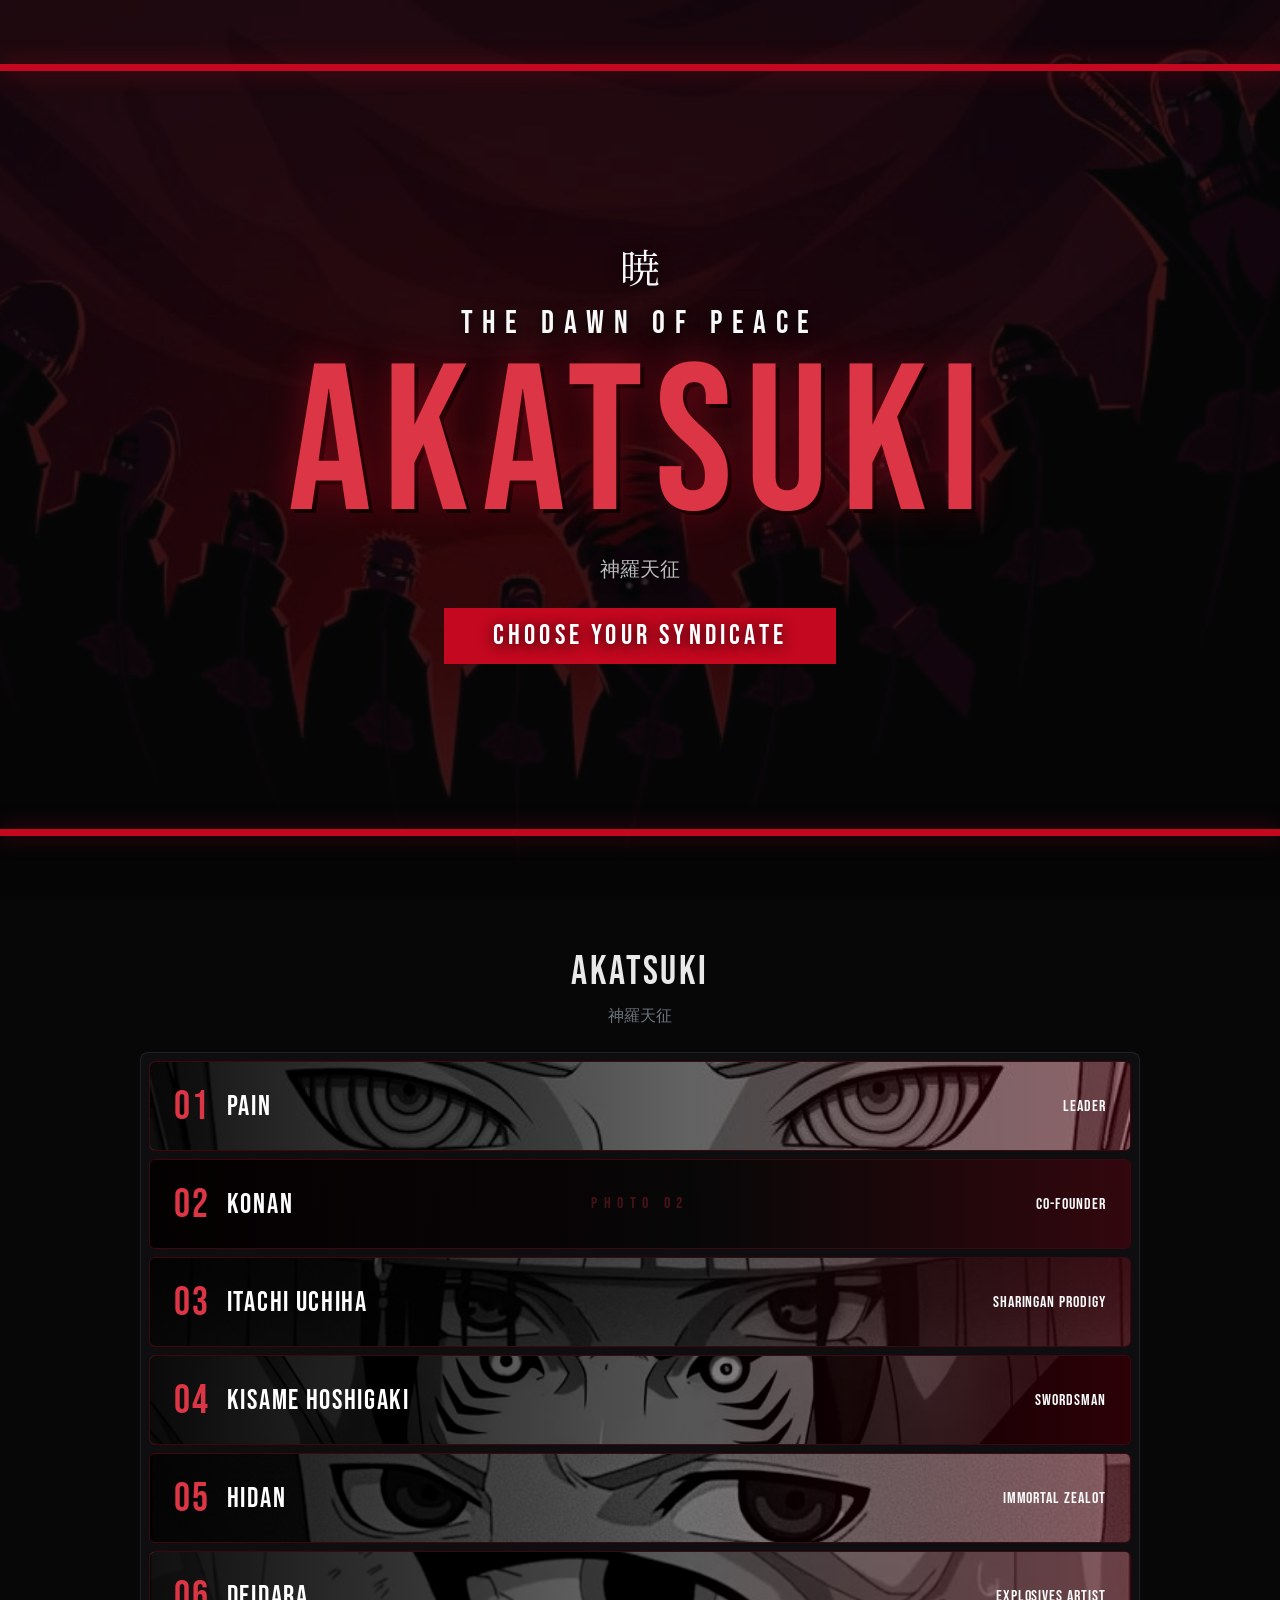
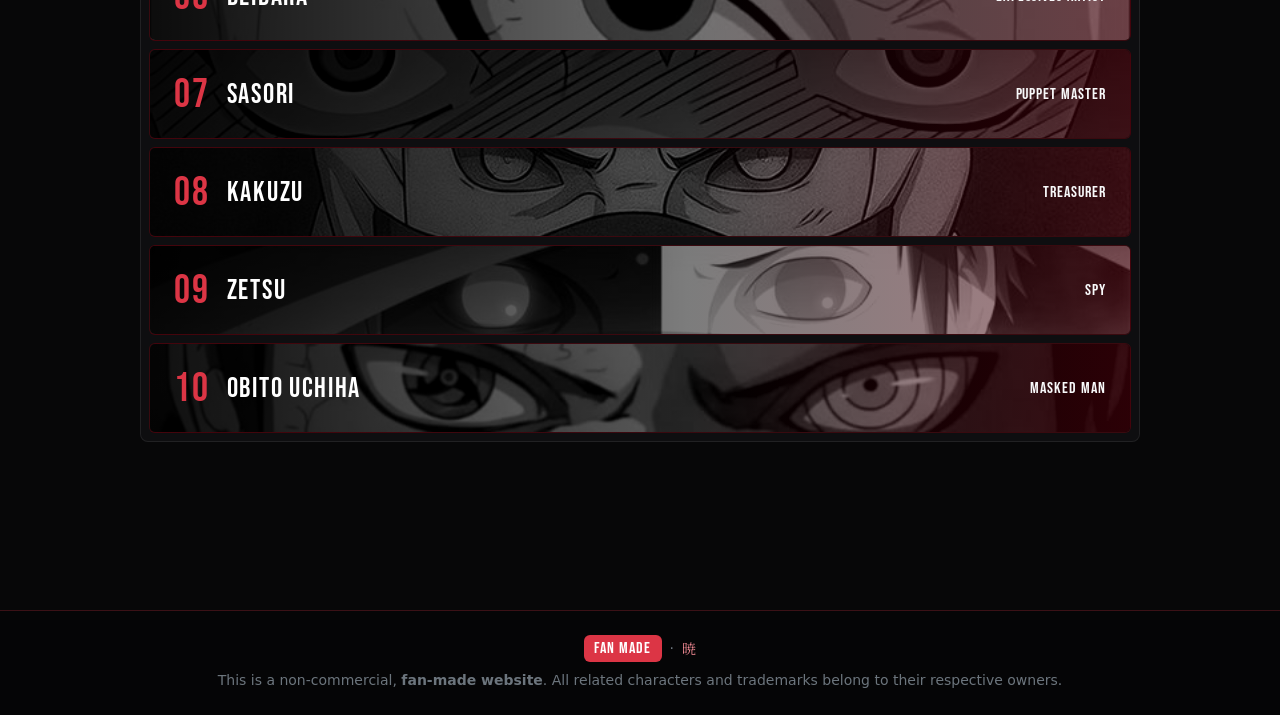
==== JSON/index.html @ 9f2b47ca "Activity_2" ====
<!doctype html>
<html lang="en" data-bs-theme="dark">
  <head>
    <title>Akatsuki</title>
    <meta charset="utf-8" />
    <meta name="viewport" content="width=device-width, initial-scale=1" />
    <link rel="preconnect" href="https://fonts.googleapis.com" />
    <link rel="preconnect" href="https://fonts.gstatic.com" crossorigin />
    <link
      href="https://fonts.googleapis.com/css2?family=Bebas+Neue&family=Teko:wght@600;700&family=Noto+Serif+JP:wght@700&display=swap"
      rel="stylesheet"
    />
    <link
      href="https://cdn.jsdelivr.net/npm/bootstrap@5.3.8/dist/css/bootstrap.min.css"
      rel="stylesheet"
      crossorigin="anonymous"
    />
    <link rel="stylesheet" href="style.css" />
  </head>

  <body>
    <section class="hero-parallax">
      <div
        class="hero-overlay d-flex flex-column justify-content-center align-items-center text-center p-3"
      >
        <div class="hero-line hero-line-top"></div>
        <div class="hero-line hero-line-bottom"></div>

        <div class="title-card p-3">
          <div class="kanji-font text-light fs-1 mb-1">暁</div>
          <div
            class="sports-font text-uppercase text-light tracking-wide fs-2 mb-0"
          >
            The Dawn of Peace
          </div>
          <h1 class="title-main sports-font text-danger mb-2">AKATSUKI</h1>
          <p class="text-light text-opacity-75 text-uppercase fs-5 mb-4">
            神羅天征
          </p>
          <a href="#teams-root" class="btn btn-danger sports-font fs-3 px-5">
            CHOOSE YOUR SYNDICATE
          </a>
        </div>
      </div>
    </section>

    <main class="container py-5">
      <div id="teams-root"></div>
    </main>

    <footer
      class="site-footer border-top border-danger border-opacity-25 py-4 mt-5"
    >
      <div class="container text-center">
        <div
          class="d-flex justify-content-center align-items-center gap-2 mb-2"
        >
          <span class="badge text-bg-danger sports-font fs-6">FAN MADE</span>
          <span class="text-secondary small">·</span>
          <span class="kanji-font text-danger-emphasis small">暁</span>
        </div>
        <p class="small text-secondary mb-0">
          This is a non-commercial, <strong>fan-made website</strong>. All
          related characters and trademarks belong to their respective owners.
        </p>
      </div>
    </footer>

    <script
      src="https://cdn.jsdelivr.net/npm/bootstrap@5.3.8/dist/js/bootstrap.bundle.min.js"
      crossorigin="anonymous"
    ></script>

    <script>
      const akatsukiData = [
        {
          teamName: "Akatsuki",
          tagline: "神羅天征",
          themeBadge: "danger",
          members: [
            {
              id: 1,
              name: "Pain",
              village_name: "雨隠れの里",
              rank: "01",
              position: "Leader",
              image: "img/pain.jpg",
              desc: "The leader of Akatsuki, who commands the group through the Six Paths of Pain.",
            },
            {
              id: 2,
              name: "Konan",
              village_name: "雨隠れの里",
              rank: "02",
              position: "Co-Founder",
              image: "img/konan.jpg",
              desc: "Pain's loyal partner and the paper-wielding angel of the organization.",
            },
            {
              id: 3,
              name: "Itachi Uchiha",
              village_name: "木ノ葉隠れの里",
              rank: "03",
              position: "Sharingan Prodigy",
              image: "img/itachi.jpg",
              desc: "A genius of the Uchiha clan who carried a heavy secret behind his calm eyes.",
            },
            {
              id: 4,
              name: "Kisame Hoshigaki",
              village_name: "霧隠れの里",
              rank: "04",
              position: "Swordsman",
              image: "img/kisame.jpg",
              desc: "A shark-like swordsman with enormous chakra and Itachi's longtime partner.",
            },
            {
              id: 5,
              name: "Hidan",
              village_name: "湯隠れの里",
              rank: "05",
              position: "Immortal Zealot",
              image: "img/hidan.jpg",
              desc: "A foul-mouthed devotee of Jashin who cannot be killed by ordinary means.",
            },
            {
              id: 6,
              name: "Deidara",
              village_name: "岩隠れの里",
              rank: "06",
              position: "Explosives Artist",
              image: "img/deidara.jpg",
              desc: "A bomber who believes true art is a fleeting, explosive moment.",
            },
            {
              id: 7,
              name: "Sasori",
              village_name: "砂隠れの里",
              rank: "07",
              position: "Puppet Master",
              image: "img/sasori.jpg",
              desc: "A master puppeteer who turned himself into a living puppet to preserve his art.",
            },
            {
              id: 8,
              name: "Kakuzu",
              village_name: "滝隠れの里",
              rank: "08",
              position: "Treasurer",
              image: "img/kakuzu.jpg",
              desc: "A greedy, long-lived treasurer who keeps extra hearts stitched into his body.",
            },
            {
              id: 9,
              name: "Zetsu",
              village_name: "なし",
              rank: "09",
              position: "Spy",
              image: "img/zetsu.jpg",
              desc: "A plant-like spy who can blend into the earth and gather information unseen.",
            },
            {
              id: 10,
              name: "Obito Uchiha",
              village_name: "木ノ葉隠れの里",
              rank: "10",
              position: "Masked Man",
              image: "img/obito.jpg",
              desc: "The masked figure pulling the strings from behind the organization.",
            },
          ],
        },
      ];

      const teamsRoot = document.getElementById("teams-root");
      const teamsToRender = akatsukiData.slice(0, 5);

      let fullHTML = "";

      for (let t = 0; t < teamsToRender.length; t++) {
        const team = teamsToRender[t];
        const panelMembers = team.members.slice(0, 10);

        fullHTML += `
          <section class="team-section mb-5 pb-4">
            <div class="d-flex justify-content-center mb-2">
              <h2 class="sports-font display-6 mb-0">${team.teamName}</h2>
            </div>
            <p class="text-secondary text-center mb-4">${team.tagline}</p>

            <div class="collage-container mx-auto d-flex flex-column gap-2 p-2 rounded-3" id="gallery-${t}">
        `;

        for (let p = 0; p < panelMembers.length; p++) {
          const m = panelMembers[p];
          fullHTML += `
            <div class="panel position-relative overflow-hidden rounded-2">
              <span class="photo-placeholder sports-font text-danger text-opacity-50 d-flex justify-content-center align-items-center h-100">PHOTO ${m.rank}</span>
              <img src="${m.image}" alt="${m.name}" loading="lazy" onerror="this.remove()" />
              <div class="panel-bar d-flex align-items-center gap-3 px-4">
                <span class="sports-font text-danger fs-1">${m.rank}</span>
                <h3 class="sports-font mb-0 text-white">${m.name}</h3>
                <span class="sports-font text-uppercase text-light-emphasis ms-auto">${m.position}</span>
              </div>
              <div class="panel-details">
                <button class="close-btn" title="Close details">&times;</button>
                <div class="mb-2">
                  <span class="badge text-bg-${team.themeBadge}">#${m.rank} · ${m.position}</span>
                </div>
                <h3 class="sports-font mb-0 text-white">${m.name}</h3>
                <h5 class="kanji-font text-danger-emphasis mb-2">${m.village_name}</h5>
                <p class="small text-light-emphasis mb-0">${m.desc}</p>
              </div>
            </div>
          `;
        }

        fullHTML += `</div></section>`;
      }

      teamsRoot.innerHTML = fullHTML;

      document.addEventListener("click", (e) => {
        const closeBtn = e.target.closest(".close-btn");
        const panel = e.target.closest(".panel");

        if (closeBtn) {
          e.stopPropagation();
          const activePanel = closeBtn.closest(".panel.active");
          const container = closeBtn.closest(".collage-container");
          if (activePanel && container) {
            activePanel.classList.remove("active");
            container.classList.remove("has-active");
          }
          return;
        }

        if (panel) {
          const container = panel.closest(".collage-container");
          if (!container) return;

          if (panel.classList.contains("active")) return;
          const currentActive = container.querySelector(".panel.active");
          if (currentActive) {
            currentActive.classList.remove("active");
          }

          panel.classList.add("active");
          container.classList.add("has-active");
        }
      });
    </script>
  </body>
</html>
---- JSON/style.css ----
:root {
  --red: #c4081f;
  --red-glow: rgba(196, 8, 31, 0.45);
  --panel-h: 90px;
  --panel-open-h: 420px;
}

body {
  background: #070708;
  color: #e9e9ea;
}

.sports-font {
  font-family: "Bebas Neue", sans-serif;
  letter-spacing: 0.06em;
  font-weight: 400;
}

.kanji-font {
  font-family: "Noto Serif JP", serif;
}

.tracking-wide {
  letter-spacing: 0.3em;
}

.hero-parallax::before {
  content: "";
  position: absolute;
  inset: 0;
  background-image: url("img/akatbg.jpg");
  background-size: cover;
  background-position: center;
  background-attachment: fixed;
  opacity: .20; 
}

.hero-overlay {
  position: relative;
  z-index: 1;
  min-height: 100vh;
}

.hero-line {
  position: absolute;
  left: 0;
  right: 0;
  height: 7px;
  background: var(--red);
  box-shadow: 0 0 22px var(--red-glow);
}
.hero-line-top {
  top: 64px;
}
.hero-line-bottom {
  bottom: 64px;
}


.title-card {
  position: relative;
  width: 90%;
  max-width: 1000px;
  text-shadow: 0 2px 14px rgba(0, 0, 0, 0.9);
}

.title-main {
  font-size: clamp(5rem, 22vw, 13rem);
  line-height: 0.95;
  text-shadow:
    0 0 36px var(--red-glow),
    4px 4px 0 #000;
}

.btn-danger {
  --bs-btn-bg: var(--red);
  --bs-btn-border-color: var(--red);
  --bs-btn-hover-bg: transparent;
  --bs-btn-hover-color: var(--red);
  --bs-btn-hover-border-color: var(--red);
  letter-spacing: 0.15em;
  border-radius: 0;
}

.collage-container {
  max-width: 1000px;
  background: #0e0e10;
  border: 1px solid rgba(255, 255, 255, 0.08);
}

.panel {
  height: var(--panel-h);
  cursor: pointer;
  border: 1px solid rgba(196, 8, 31, 0.25);
  background: linear-gradient(100deg, #1a0306, #0a0a0b 60%);
  transition:
    height 0.55s cubic-bezier(0.22, 1, 0.36, 1),
    border-color 0.3s,
    box-shadow 0.3s,
    opacity 0.3s;
}
.panel:hover {
  border-color: var(--red);
  box-shadow: 0 0 22px rgba(196, 8, 31, 0.3);
}
.panel.active {
  height: var(--panel-open-h);
  cursor: default;
  border-color: var(--red);
  box-shadow: 0 0 34px var(--red-glow);
}
.collage-container.has-active .panel:not(.active) {
  opacity: 0.55;
}
.collage-container.has-active .panel:not(.active):hover {
  opacity: 1;
}

.panel img {
  position: absolute;
  inset: 0;
  width: 100%;
  height: 100%;
  object-fit: cover;
  filter: grayscale(1) contrast(1.1) brightness(0.75);
  transition:
    filter 0.5s,
    transform 0.8s;
}

.panel:hover img {
  filter: grayscale(0.6) contrast(1.1) brightness(0.85);
}
.panel.active img {
  filter: grayscale(0) contrast(1.05) brightness(0.9);
  transform: scale(1.03);
}

.photo-placeholder {
  position: absolute;
  inset: 0;
  letter-spacing: 0.4em;
}

.panel::after {
  content: "";
  position: absolute;
  inset: 0;
  pointer-events: none;
  background: linear-gradient(
    90deg,
    rgba(0, 0, 0, 0.88) 0%,
    rgba(0, 0, 0, 0.35) 55%,
    rgba(125, 2, 18, 0.35) 100%
  );
  transition: opacity 0.4s;
}
.panel.active::after {
  background: linear-gradient(
    90deg,
    rgba(0, 0, 0, 0.92) 0%,
    rgba(0, 0, 0, 0.25) 60%,
    rgba(0, 0, 0, 0) 100%
  );
}

.panel-bar {
  position: absolute;
  top: 0;
  left: 0;
  right: 0;
  height: var(--panel-h);
  z-index: 2;
  transition: opacity 0.3s;
}
.panel.active .panel-bar {
  opacity: 0;
  pointer-events: none;
}

.panel-details {
  position: absolute;
  inset: 0;
  z-index: 3;
  display: flex;
  flex-direction: column;
  justify-content: flex-end;
  padding: 32px 45% 32px 36px;
  opacity: 0;
  transform: translateY(18px);
  pointer-events: none;
  transition:
    opacity 0.4s 0.15s,
    transform 0.5s 0.15s;
}
.panel.active .panel-details {
  opacity: 1;
  transform: none;
  pointer-events: auto;
}

.close-btn {
  position: absolute;
  top: 12px;
  right: 12px;
  width: 38px;
  height: 38px;
  border-radius: 50%;
  border: 1px solid var(--red);
  background: rgba(0, 0, 0, 0.6);
  color: #fff;
  font-size: 1.5rem;
  line-height: 1;
  transition: background 0.2s;
}
.close-btn:hover {
  background: var(--red);
}

.site-footer {
  background: #050506;
}
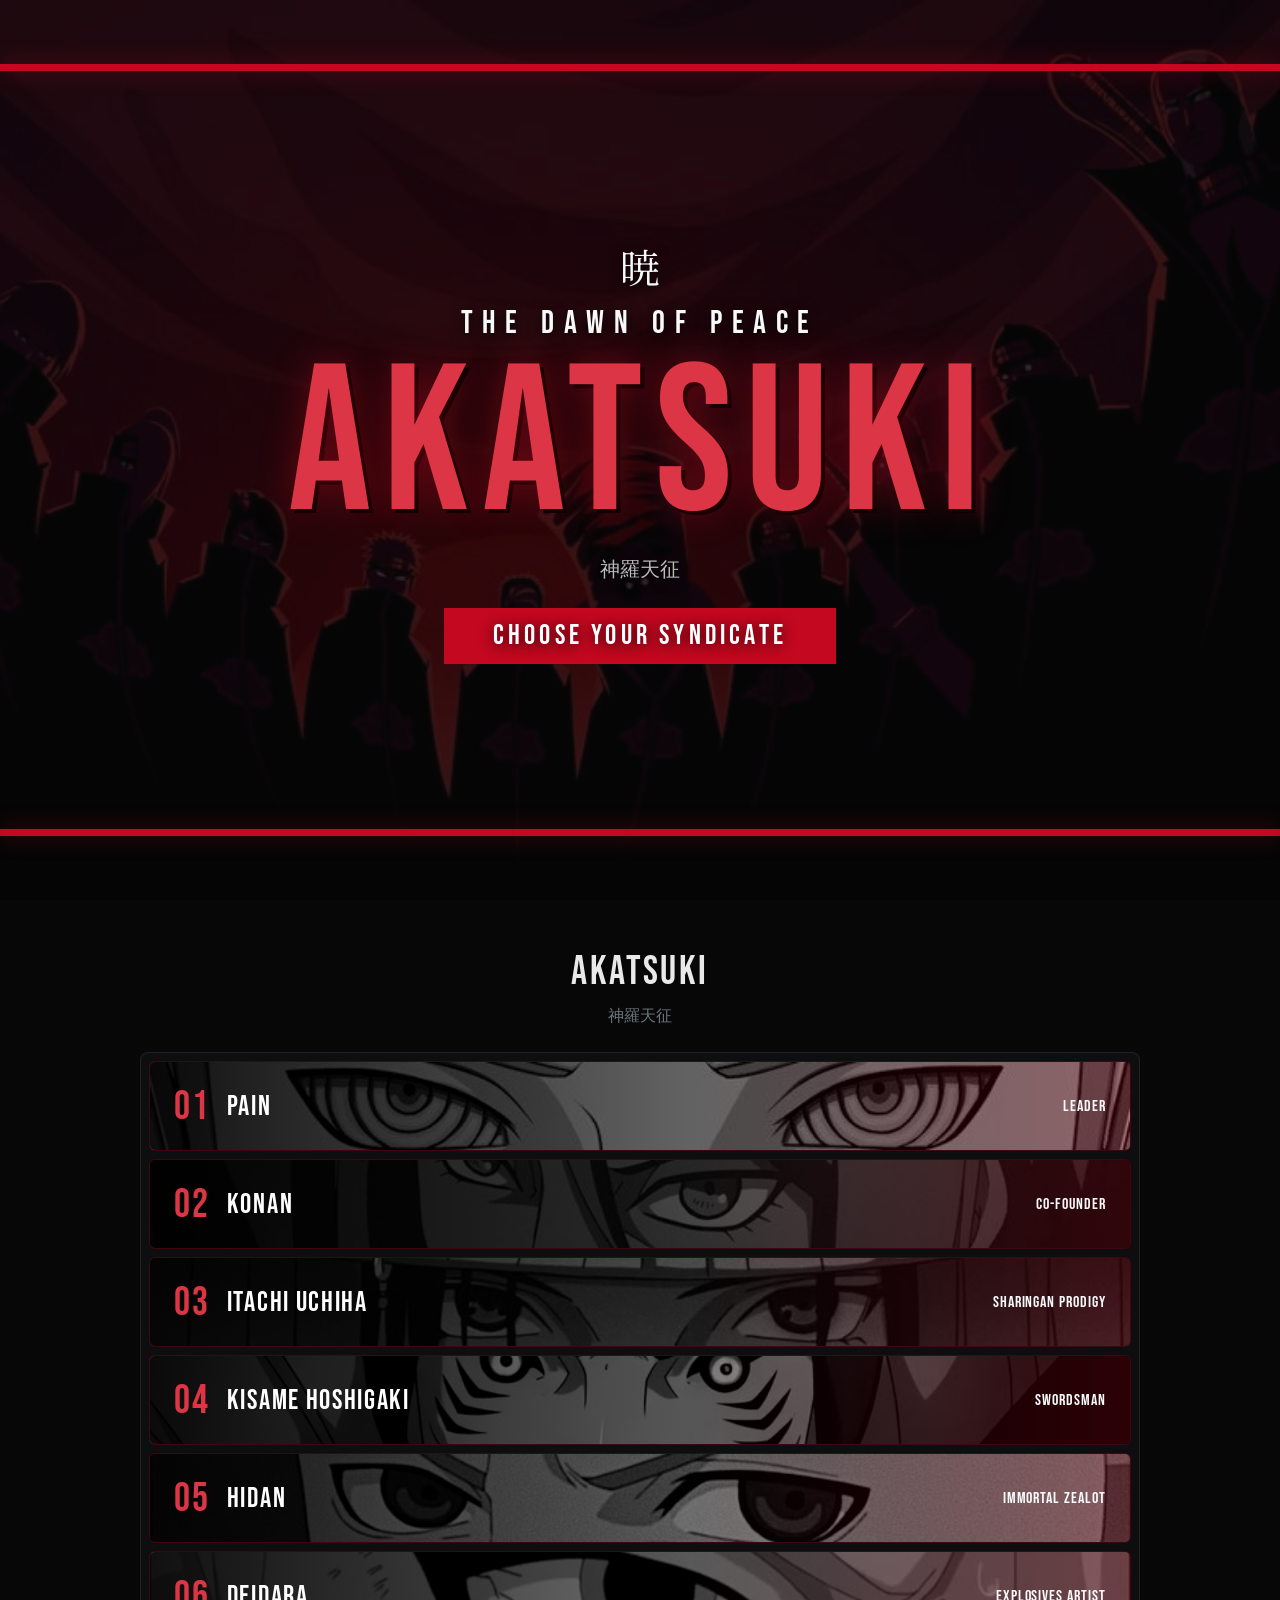
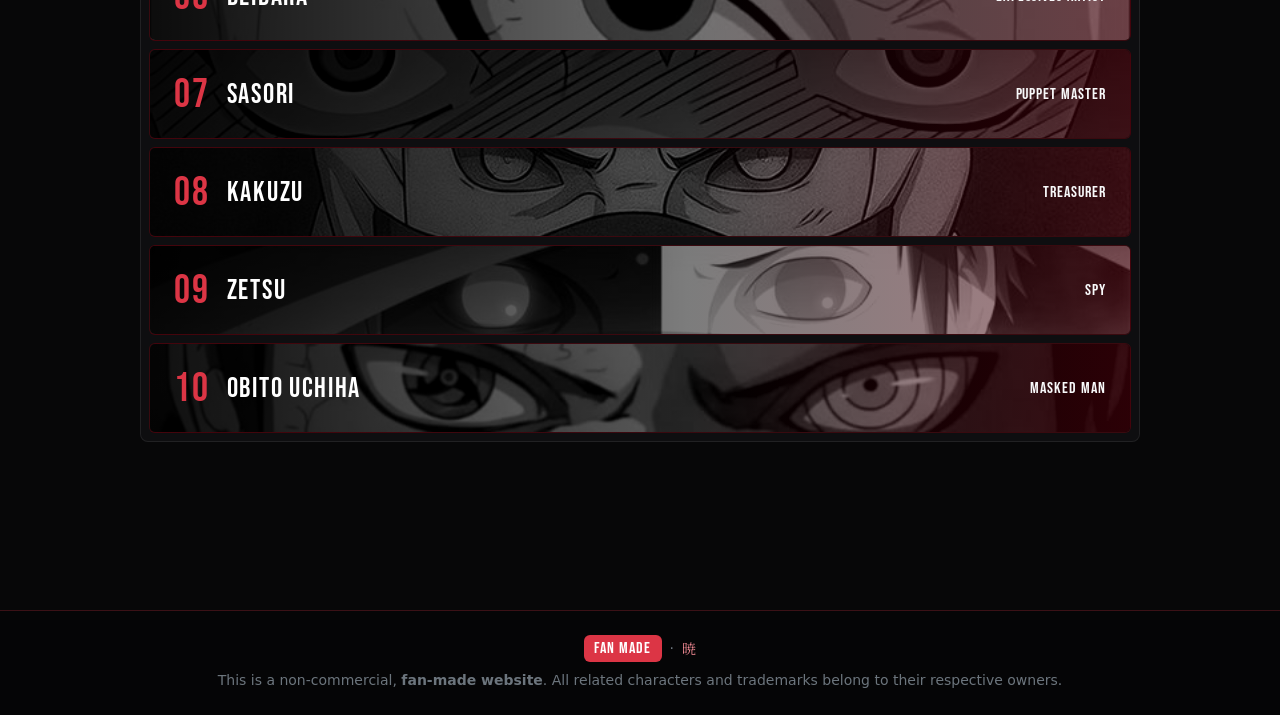
==== commit 821adf35: "typographical error" ====
--- a/JSON/index.html
+++ b/JSON/index.html
@@ -93,7 +93,7 @@
               village_name: "雨隠れの里",
               rank: "02",
               position: "Co-Founder",
-              image: "img/konan.jpg",
+              image: "img/Konan.jpg",
               desc: "Pain's loyal partner and the paper-wielding angel of the organization.",
             },
             {
